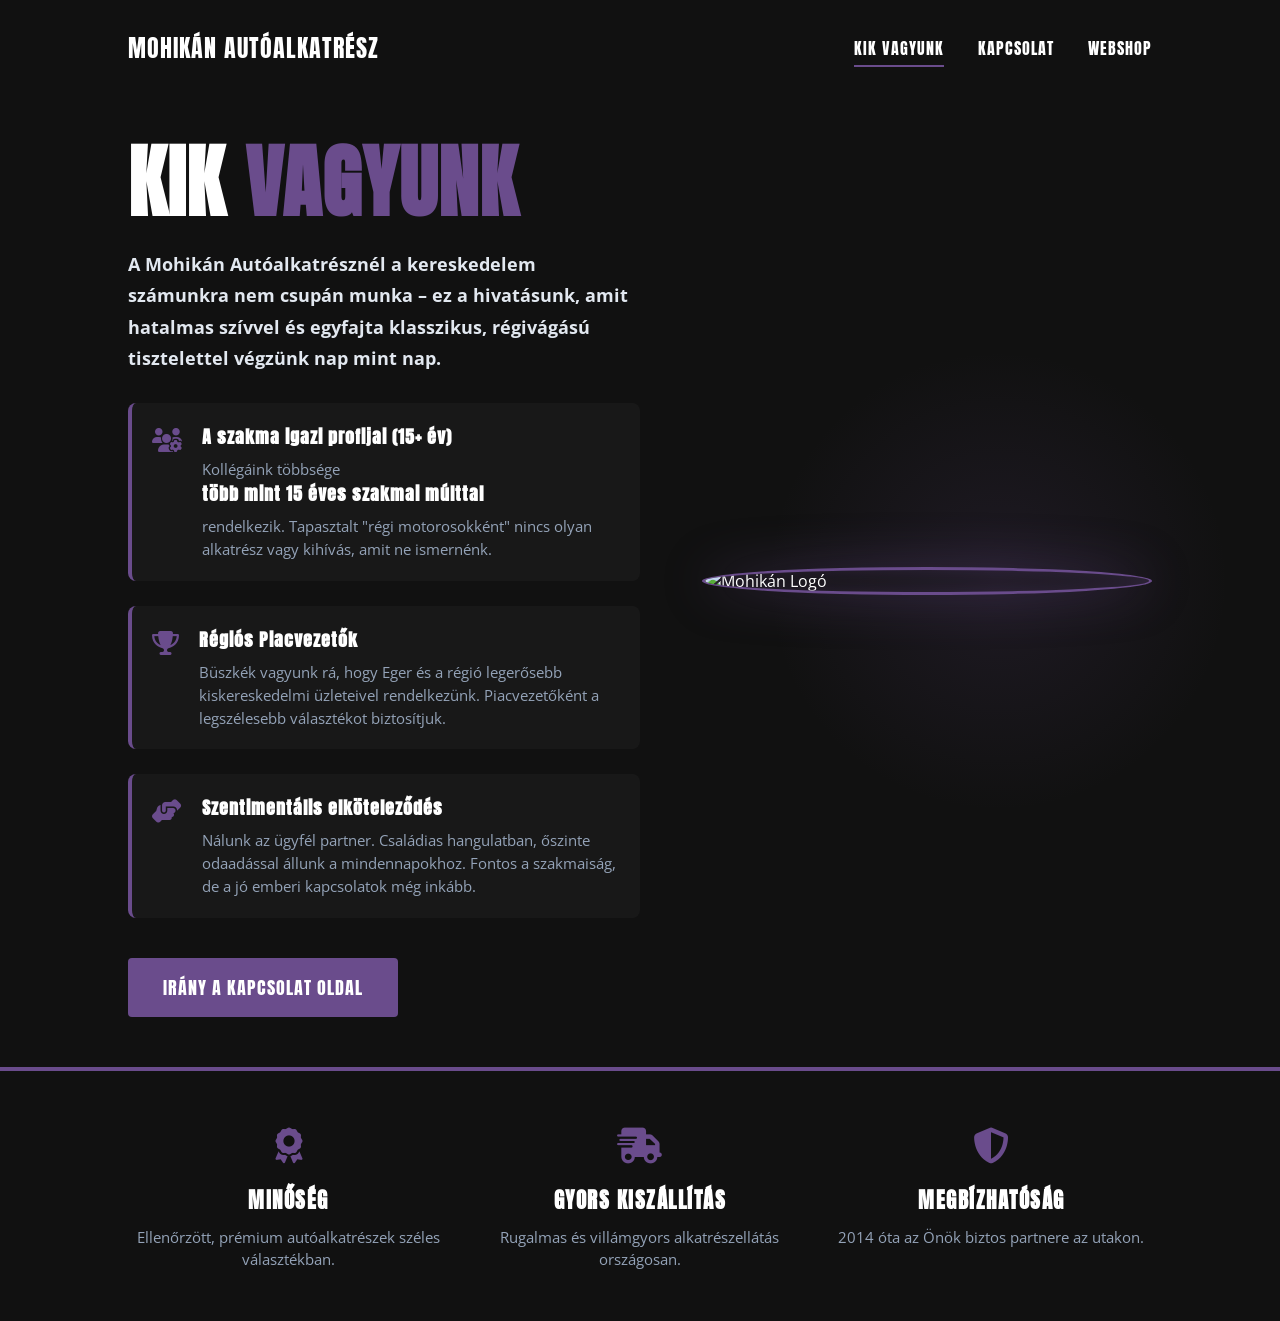
==== index.html @ 9fa599ae "Update index.html" ====
<!DOCTYPE html>
<html lang="hu">
<head>
    <meta charset="UTF-8">
    <meta name="viewport" content="width=device-width, initial-scale=1.0">
    <title>Mohikán Autóalkatrész - Kik Vagyunk</title>
    <link rel="stylesheet" href="styles.css">
    
    <link rel="preconnect" href="https://fonts.googleapis.com">
    <link rel="preconnect" href="https://fonts.gstatic.com" crossorigin>
    <link href="https://fonts.googleapis.com/css2?family=Anton&family=Open+Sans:wght@400;700&display=swap" rel="stylesheet">
    
    <link rel="stylesheet" href="https://cdnjs.cloudflare.com/ajax/libs/font-awesome/6.5.1/css/all.min.css">
</head>
<body class="dark-theme">

    <header class="header-dark">
        <div class="header-logo">MOHIKÁN AUTÓALKATRÉSZ</div>
        <nav>
            <a href="index.html" class="active">KIK VAGYUNK</a>
            <a href="kapcsolat.html">KAPCSOLAT</a>
            <a href="webshop.html">WEBSHOP</a>
        </nav>
    </header>

    <main class="hero-section">
        <div class="content-left">
            <h1>KIK <span>VAGYUNK</span></h1>
            
            <p class="intro-text">
                A Mohikán Autóalkatrésznél a kereskedelem számunkra nem csupán munka – ez a hivatásunk, amit hatalmas szívvel és egyfajta klasszikus, régivágású tisztelettel végzünk nap mint nap.
            </p>

            <ul class="about-list">
                <li>
                    <i class="fa-solid fa-users-gear"></i>
                    <div>
                        <strong>A szakma igazi profijai (15+ év)</strong>
                        <p>Kollégáink többsége <strong>több mint 15 éves szakmai múlttal</strong> rendelkezik. Tapasztalt "régi motorosokként" nincs olyan alkatrész vagy kihívás, amit ne ismernénk.</p>
                    </div>
                </li>
                <li>
                    <i class="fa-solid fa-trophy"></i>
                    <div>
                        <strong>Régiós Piacvezetők</strong>
                        <p>Büszkék vagyunk rá, hogy Eger és a régió legerősebb kiskereskedelmi üzleteivel rendelkezünk. Piacvezetőként a legszélesebb választékot biztosítjuk.</p>
                    </div>
                </li>
                <li>
                    <i class="fa-solid fa-handshake-angle"></i>
                    <div>
                        <strong>Szentimentális elköteleződés</strong>
                        <p>Nálunk az ügyfél partner. Családias hangulatban, őszinte odaadással állunk a mindennapokhoz. Fontos a szakmaiság, de a jó emberi kapcsolatok még inkább.</p>
                    </div>
                </li>
            </ul>

            <a href="kapcsolat.html" class="btn-primary">IRÁNY A KAPCSOLAT OLDAL</a>
        </div>
        
        <div class="content-right">
            <div class="logo-sunlight"></div>
            <img src="mohikan_logo.jpg" alt="Mohikán Logó" class="main-logo">
        </div>
    </main>

    <footer class="quality-banner">
        <div class="quality-item">
            <div class="banner-icon"><i class="fa-solid fa-award"></i></div>
            <h4>MINŐSÉG</h4>
            <p>Ellenőrzött, prémium autóalkatrészek széles választékban.</p>
        </div>
        <div class="quality-item">
            <div class="banner-icon"><i class="fa-solid fa-truck-fast"></i></div>
            <h4>GYORS KISZÁLLÍTÁS</h4>
            <p>Rugalmas és villámgyors alkatrészellátás országosan.</p>
        </div>
        <div class="quality-item">
            <div class="banner-icon"><i class="fa-solid fa-shield-halved"></i></div>
            <h4>MEGBÍZHATÓSÁG</h4>
            <p>2014 óta az Önök biztos partnere az utakon.</p>
        </div>
    </footer>

</body>
</html>
---- styles.css ----
/* =========================================
   ÁLTALÁNOS BEÁLLÍTÁSOK
   ========================================= */
* {
    margin: 0;
    padding: 0;
    box-sizing: border-box;
}

h1, h2, h3, h4, .header-logo, nav a {
    font-family: 'Anton', sans-serif;
    text-transform: uppercase;
    letter-spacing: 1px;
}

body {
    font-family: 'Open Sans', sans-serif;
    min-height: 100vh;
    display: flex;
    flex-direction: column; 
}

/* --- FEJLÉC (HEADER) --- */
header {
    display: flex;
    justify-content: space-between;
    align-items: center;
    padding: 30px 10%;
    position: relative;
    z-index: 10;
}

.header-logo {
    font-size: 24px;
}

nav a {
    text-decoration: none;
    margin-left: 30px;
    font-size: 16px;
    padding-bottom: 5px;
    transition: all 0.3s ease;
}

/* =========================================
   1. SÖTÉT TÉMA (KIK VAGYUNK - index.html)
   ========================================= */
body.dark-theme {
    background-color: #111111;
    color: #ffffff;
    overflow-x: hidden;
}

.header-dark .header-logo,
.header-dark nav a {
    color: #ffffff;
}

.header-dark nav a:hover {
    color: #a78bfa;
}

.header-dark nav a.active {
    border-bottom: 2px solid #6a4c8c;
}

.hero-section {
    display: flex;
    justify-content: space-between;
    align-items: center;
    padding: 50px 10%;
    flex-grow: 1;
}

.content-left {
    flex: 1;
    max-width: 550px; 
}

.content-left h1 {
    font-size: 5rem;
    line-height: 0.9;
    margin-bottom: 30px;
}

.content-left h1 span {
    color: #6a4c8c;
}

.intro-text {
    font-size: 1.15rem;
    line-height: 1.7;
    margin-bottom: 30px;
    color: #e2e8f0;
    font-weight: 700;
}

.about-list {
    list-style: none;
    margin-bottom: 40px;
}

.about-list li {
    display: flex;
    align-items: flex-start;
    margin-bottom: 25px;
    background: rgba(255, 255, 255, 0.03); 
    padding: 20px;
    border-radius: 8px;
    border-left: 4px solid #6a4c8c;
}

.about-list i {
    color: #6a4c8c;
    font-size: 24px;
    margin-right: 20px;
    margin-top: 5px;
}

.about-list strong {
    display: block;
    font-size: 1.1rem;
    color: #ffffff;
    margin-bottom: 8px;
    font-family: 'Anton', sans-serif;
    letter-spacing: 1px;
}

.about-list p {
    font-size: 0.95rem;
    line-height: 1.5;
    color: #94a3b8;
}

/* Gomb */
.btn-primary {
    display: inline-block;
    background-color: #6a4c8c;
    color: white;
    padding: 16px 35px;
    text-decoration: none;
    font-family: 'Anton', sans-serif;
    font-size: 1.1rem;
    letter-spacing: 1px;
    border-radius: 4px;
    transition: all 0.3s ease;
    text-transform: uppercase;
}

.btn-primary:hover {
    background-color: #553975;
    transform: translateY(-3px);
}

/* --- VAGÁNY LOGÓ EFFEKTEK --- */
.content-right {
    flex: 1;
    display: flex;
    justify-content: flex-end;
    align-items: center;
    position: relative;
}

.main-logo {
    width: 100%;
    max-width: 450px;
    /* Kivágja a szögletes fehér hátteret egy tökéletes körré: */
    border-radius: 50%; 
    /* Adunk neki egy lila keretet: */
    border: 3px solid #6a4c8c;
    /* Brutális pulzáló lila árnyék: */
    box-shadow: 0 0 50px rgba(106, 76, 140, 0.4), inset 0 0 20px rgba(106, 76, 140, 0.3);
    /* Lebegő animáció alkalmazása: */
    animation: floatLogo 4s ease-in-out infinite;
    position: relative;
    z-index: 2;
}

/* A lebegés logikája */
@keyframes floatLogo {
    0% { transform: translateY(0px); box-shadow: 0 0 50px rgba(106, 76, 140, 0.4); }
    50% { transform: translateY(-15px); box-shadow: 0 0 80px rgba(106, 76, 140, 0.7); }
    100% { transform: translateY(0px); box-shadow: 0 0 50px rgba(106, 76, 140, 0.4); }
}

/* Mögöttes finom lila derítés */
.content-right::before {
    content: '';
    position: absolute;
    width: 500px;
    height: 500px;
    background: radial-gradient(circle, rgba(106,76,140,0.15) 0%, rgba(0,0,0,0) 65%);
    top: 50%;
    left: 70%;
    transform: translate(-50%, -50%);
    z-index: 1;
    border-radius: 50%;
}

/* =========================================
   2. VILÁGOS TÉMA (KAPCSOLAT - kapcsolat.html)
   ========================================= */
body.light-theme {
    background-color: #f8fafc;
    color: #0f172a;
    position: relative;
    overflow-x: hidden; 
}

.bg-graphic {
    position: fixed;
    right: -100px; 
    bottom: 15%;
    height: 75vh;
    opacity: 0.05; 
    filter: grayscale(100%); 
    z-index: 0;
    pointer-events: none;
}

.header-light .header-logo,
.header-light nav a {
    color: #0f172a;
}

.header-light nav a:hover {
    color: #6a4c8c;
}

.header-light nav a.active {
    border-bottom: 2px solid #0f172a;
}

.contact-main {
    padding: 40px 10%;
    max-width: 1400px;
    margin: 0 auto;
    flex-grow: 1;
    position: relative;
    z-index: 5;
}

.page-title {
    font-size: 4rem;
    margin-bottom: 50px;
    text-align: center;
    position: relative;
    display: inline-block;
    left: 50%;
    transform: translateX(-50%);
}

.page-title::after {
    content: '';
    position: absolute;
    bottom: -10px;
    left: 15%;
    width: 70%;
    height: 4px;
    background-color: #6a4c8c;
}

.contact-layout {
    display: flex;
    justify-content: center; 
    align-items: flex-start;
    margin-bottom: 60px;
}

.locations-wrapper {
    width: 100%;
    max-width: 1250px; 
    display: flex;
    gap: 40px;
}

.location-card {
    background-color: #ffffff;
    padding: 40px;
    border-radius: 12px;
    box-shadow: 0 10px 30px rgba(15, 23, 42, 0.04);
    flex: 1;
    border-top: 6px solid #6a4c8c; 
    position: relative;
    transition: all 0.4s cubic-bezier(0.165, 0.84, 0.44, 1); 
}

.location-card:hover {
    transform: translateY(-8px);
    box-shadow: 0 20px 40px rgba(106, 76, 140, 0.12);
}

.card-icon-top {
    position: absolute;
    top: -25px;
    right: 35px;
    background-color: #6a4c8c;
    color: white;
    width: 50px;
    height: 50px;
    border-radius: 8px;
    display: flex;
    align-items: center;
    justify-content: center;
    font-size: 20px;
    box-shadow: 0 5px 15px rgba(106, 76, 140, 0.3);
}

.location-card h3 {
    font-size: 1.6rem; 
    margin-bottom: 15px;
    color: #0f172a;
    white-space: nowrap; 
}

.location-card .address {
    font-weight: 700;
    margin-bottom: 25px;
    color: #475569;
    font-size: 1.05rem;
}

.location-card .address i {
    color: #6a4c8c;
    margin-right: 5px;
}

.contact-detail {
    margin-bottom: 20px;
}

.contact-detail .label {
    display: block;
    font-size: 0.8rem;
    color: #94a3b8;
    text-transform: uppercase;
    font-weight: 700;
    margin-bottom: 5px;
}

.contact-detail a {
    color: #0f172a;
    text-decoration: none;
    font-weight: 700;
    font-size: 1.15rem;
    transition: color 0.2s;
}

.contact-detail a:hover {
    color: #6a4c8c;
}

.contact-detail i {
    color: #6a4c8c;
    margin-right: 8px;
    width: 20px;
}

.contact-detail p {
    font-size: 1.05rem;
    line-height: 1.6;
    color: #334155;
}

.closed-tag {
    color: #ef4444;
    font-weight: 700;
}

.map-btn {
    display: inline-block;
    margin-top: 10px;
    margin-bottom: 20px;
    padding: 12px 24px;
    background-color: transparent;
    border: 2px solid #6a4c8c;
    color: #6a4c8c;
    text-decoration: none;
    font-family: 'Anton', sans-serif;
    text-transform: uppercase;
    font-size: 1rem;
    letter-spacing: 1px;
    border-radius: 6px;
    transition: all 0.3s ease;
    width: 100%;
    text-align: center;
}

.map-btn:hover {
    background-color: #6a4c8c;
    color: #ffffff;
    box-shadow: 0 5px 15px rgba(106, 76, 140, 0.2);
}

.map-btn i {
    margin-left: 5px;
    font-size: 0.85rem;
}

.map-container {
    border-radius: 8px;
    overflow: hidden; 
    border: 1px solid #e2e8f0;
}

.map-container iframe {
    display: block; 
}

/* =========================================
   3. FEKETE BIZALOMÉPÍTŐ LÁBLÉC (FOOTER)
   ========================================= */
.quality-banner {
    background-color: #111111; 
    color: #ffffff;
    display: flex;
    justify-content: space-around;
    padding: 50px 10%;
    text-align: center;
    gap: 30px;
    margin-top: auto; 
    border-top: 4px solid #6a4c8c; 
    position: relative;
    z-index: 10;
}

.quality-item {
    flex: 1;
    max-width: 320px;
}

.banner-icon {
    font-size: 36px;
    color: #6a4c8c;
    margin-bottom: 15px;
}

.quality-item h4 {
    font-size: 1.3rem;
    margin-bottom: 10px;
    letter-spacing: 1.5px;
}

.quality-item p {
    font-size: 0.95rem;
    color: #94a3b8;
    line-height: 1.5;
}

/* Kisebb kijelzőkre (mobil) optimalizálás */
@media (max-width: 900px) {
    .locations-wrapper {
        flex-direction: column;
        align-items: center;
    }
    .location-card h3 {
        white-space: normal; 
    }
    .hero-section {
        flex-direction: column-reverse;
        text-align: center;
        gap: 40px;
    }
    .content-left {
        max-width: 100%;
    }
    .about-list li {
        text-align: left;
    }
    .content-right::before {
        display: none;
    }
}

@media (max-width: 768px) {
    .quality-banner {
        flex-direction: column;
        align-items: center;
    }
    .quality-item {
        max-width: 100%;
        margin-bottom: 30px;
    }
    header {
        flex-direction: column;
        gap: 15px;
    }
    nav a {
        margin: 0 10px;
    }
}
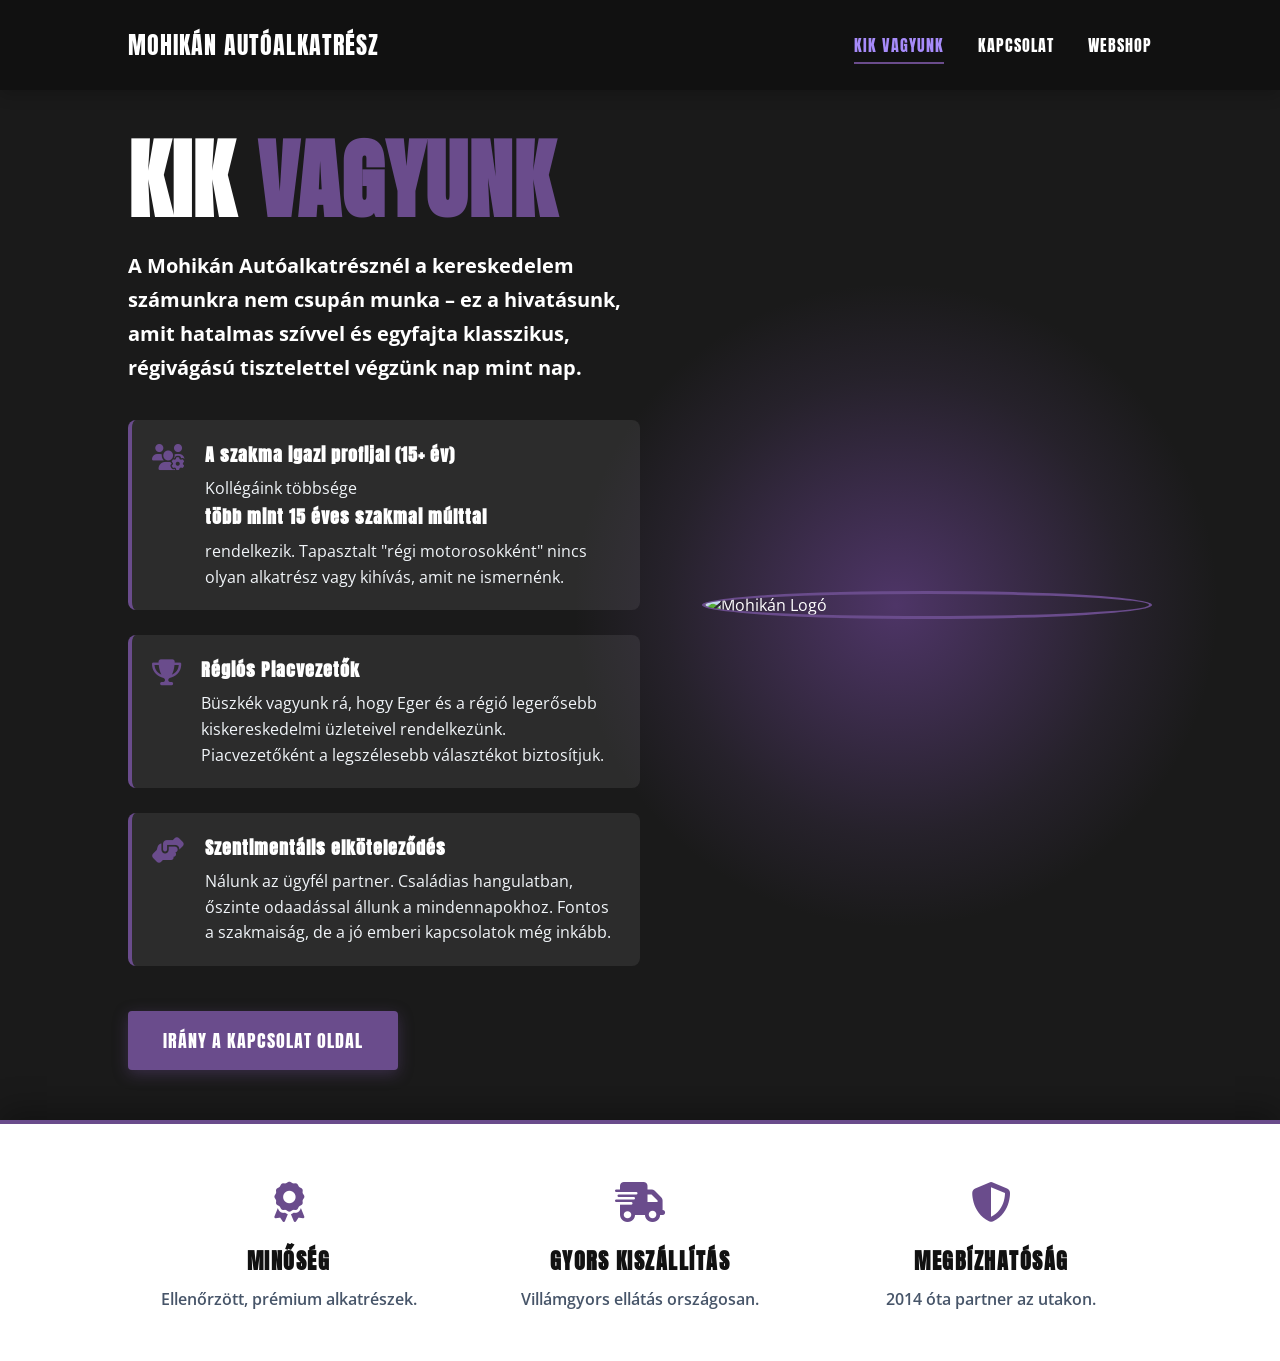
==== commit 4bfe9ab8: "Update index.html" ====
--- a/index.html
+++ b/index.html
@@ -67,18 +67,24 @@
     <footer class="quality-banner">
         <div class="quality-item">
             <div class="banner-icon"><i class="fa-solid fa-award"></i></div>
-            <h4>MINŐSÉG</h4>
-            <p>Ellenőrzött, prémium autóalkatrészek széles választékban.</p>
+            <div class="quality-item-text">
+                <h4>MINŐSÉG</h4>
+                <p>Ellenőrzött, prémium alkatrészek.</p>
+            </div>
         </div>
         <div class="quality-item">
             <div class="banner-icon"><i class="fa-solid fa-truck-fast"></i></div>
-            <h4>GYORS KISZÁLLÍTÁS</h4>
-            <p>Rugalmas és villámgyors alkatrészellátás országosan.</p>
+            <div class="quality-item-text">
+                <h4>GYORS KISZÁLLÍTÁS</h4>
+                <p>Villámgyors ellátás országosan.</p>
+            </div>
         </div>
         <div class="quality-item">
             <div class="banner-icon"><i class="fa-solid fa-shield-halved"></i></div>
-            <h4>MEGBÍZHATÓSÁG</h4>
-            <p>2014 óta az Önök biztos partnere az utakon.</p>
+            <div class="quality-item-text">
+                <h4>MEGBÍZHATÓSÁG</h4>
+                <p>2014 óta partner az utakon.</p>
+            </div>
         </div>
     </footer>
 
--- a/styles.css
+++ b/styles.css
@@ -18,16 +18,23 @@
     min-height: 100vh;
     display: flex;
     flex-direction: column; 
-}
-
-/* --- FEJLÉC (HEADER) --- */
+    padding-top: 90px; 
+}
+
+/* --- RÖGZÍTETT FEJLÉC (FIXED HEADER) --- */
 header {
+    position: fixed;
+    top: 0;
+    left: 0;
+    width: 100%;
+    height: 90px;
     display: flex;
     justify-content: space-between;
     align-items: center;
-    padding: 30px 10%;
-    position: relative;
-    z-index: 10;
+    padding: 0 10%;
+    z-index: 1000;
+    box-shadow: 0 4px 15px rgba(0,0,0,0.2);
+    transition: background 0.3s ease;
 }
 
 .header-logo {
@@ -42,11 +49,20 @@
     transition: all 0.3s ease;
 }
 
+.header-dark {
+    background-color: #111111;
+}
+
+.header-light {
+    background-color: #f8fafc;
+    box-shadow: 0 2px 10px rgba(0,0,0,0.05);
+}
+
 /* =========================================
-   1. SÖTÉT TÉMA (KIK VAGYUNK - index.html)
+   1. SÖTÉT TÉMA (KIK VAGYUNK)
    ========================================= */
 body.dark-theme {
-    background-color: #111111;
+    background-color: #1a1a1a; 
     color: #ffffff;
     overflow-x: hidden;
 }
@@ -62,6 +78,7 @@
 
 .header-dark nav a.active {
     border-bottom: 2px solid #6a4c8c;
+    color: #a78bfa;
 }
 
 .hero-section {
@@ -74,11 +91,11 @@
 
 .content-left {
     flex: 1;
-    max-width: 550px; 
+    max-width: 580px; 
 }
 
 .content-left h1 {
-    font-size: 5rem;
+    font-size: 5.5rem;
     line-height: 0.9;
     margin-bottom: 30px;
 }
@@ -88,38 +105,43 @@
 }
 
 .intro-text {
-    font-size: 1.15rem;
+    font-size: 1.25rem;
     line-height: 1.7;
-    margin-bottom: 30px;
-    color: #e2e8f0;
+    margin-bottom: 35px;
+    color: #ffffff; 
     font-weight: 700;
 }
 
 .about-list {
     list-style: none;
-    margin-bottom: 40px;
+    margin-bottom: 45px;
 }
 
 .about-list li {
     display: flex;
     align-items: flex-start;
     margin-bottom: 25px;
-    background: rgba(255, 255, 255, 0.03); 
+    background: rgba(255, 255, 255, 0.08); 
     padding: 20px;
     border-radius: 8px;
     border-left: 4px solid #6a4c8c;
+    transition: transform 0.3s ease;
+}
+
+.about-list li:hover {
+    transform: translateX(5px);
 }
 
 .about-list i {
     color: #6a4c8c;
-    font-size: 24px;
+    font-size: 26px;
     margin-right: 20px;
     margin-top: 5px;
 }
 
 .about-list strong {
     display: block;
-    font-size: 1.1rem;
+    font-size: 1.15rem;
     color: #ffffff;
     margin-bottom: 8px;
     font-family: 'Anton', sans-serif;
@@ -127,12 +149,11 @@
 }
 
 .about-list p {
-    font-size: 0.95rem;
-    line-height: 1.5;
-    color: #94a3b8;
-}
-
-/* Gomb */
+    font-size: 1rem;
+    line-height: 1.6;
+    color: #f1f5f9; 
+}
+
 .btn-primary {
     display: inline-block;
     background-color: #6a4c8c;
@@ -145,60 +166,66 @@
     border-radius: 4px;
     transition: all 0.3s ease;
     text-transform: uppercase;
+    box-shadow: 0 4px 15px rgba(106, 76, 140, 0.4);
 }
 
 .btn-primary:hover {
     background-color: #553975;
     transform: translateY(-3px);
-}
-
-/* --- VAGÁNY LOGÓ EFFEKTEK --- */
+    box-shadow: 0 8px 20px rgba(106, 76, 140, 0.6);
+}
+
+/* --- LOGÓ EFFEKTEK --- */
 .content-right {
     flex: 1;
     display: flex;
     justify-content: flex-end;
     align-items: center;
     position: relative;
+}
+
+.logo-sunlight {
+    position: absolute;
+    width: 650px;
+    height: 650px;
+    background: radial-gradient(circle, rgba(130, 80, 180, 0.5) 0%, rgba(106,76,140,0.15) 50%, rgba(0,0,0,0) 70%);
+    top: 50%;
+    left: 50%;
+    transform: translate(-50%, -50%);
+    z-index: 1;
+    border-radius: 50%;
+    animation: pulseSun 3s infinite alternate;
+    pointer-events: none; 
+}
+
+@keyframes pulseSun {
+    0% { transform: translate(-50%, -50%) scale(0.9); opacity: 0.8; }
+    100% { transform: translate(-50%, -50%) scale(1.15); opacity: 1; }
 }
 
 .main-logo {
     width: 100%;
     max-width: 450px;
-    /* Kivágja a szögletes fehér hátteret egy tökéletes körré: */
     border-radius: 50%; 
-    /* Adunk neki egy lila keretet: */
     border: 3px solid #6a4c8c;
-    /* Brutális pulzáló lila árnyék: */
-    box-shadow: 0 0 50px rgba(106, 76, 140, 0.4), inset 0 0 20px rgba(106, 76, 140, 0.3);
-    /* Lebegő animáció alkalmazása: */
-    animation: floatLogo 4s ease-in-out infinite;
     position: relative;
     z-index: 2;
-}
-
-/* A lebegés logikája */
-@keyframes floatLogo {
-    0% { transform: translateY(0px); box-shadow: 0 0 50px rgba(106, 76, 140, 0.4); }
-    50% { transform: translateY(-15px); box-shadow: 0 0 80px rgba(106, 76, 140, 0.7); }
-    100% { transform: translateY(0px); box-shadow: 0 0 50px rgba(106, 76, 140, 0.4); }
-}
-
-/* Mögöttes finom lila derítés */
-.content-right::before {
-    content: '';
-    position: absolute;
-    width: 500px;
-    height: 500px;
-    background: radial-gradient(circle, rgba(106,76,140,0.15) 0%, rgba(0,0,0,0) 65%);
-    top: 50%;
-    left: 70%;
-    transform: translate(-50%, -50%);
-    z-index: 1;
-    border-radius: 50%;
+    animation: floatIntense 4s ease-in-out infinite;
+}
+
+@keyframes floatIntense {
+    0%, 100% { 
+        transform: translateY(0px); 
+        box-shadow: 0 0 60px rgba(106, 76, 140, 0.7); 
+    }
+    50% { 
+        transform: translateY(-20px); 
+        box-shadow: 0 0 120px rgba(106, 76, 140, 1), 0 0 60px rgba(153, 102, 255, 0.6), inset 0 0 30px rgba(106, 76, 140, 0.6); 
+    }
 }
 
 /* =========================================
-   2. VILÁGOS TÉMA (KAPCSOLAT - kapcsolat.html)
+   2. VILÁGOS TÉMA (KAPCSOLAT)
    ========================================= */
 body.light-theme {
     background-color: #f8fafc;
@@ -408,11 +435,11 @@
 }
 
 /* =========================================
-   3. FEKETE BIZALOMÉPÍTŐ LÁBLÉC (FOOTER)
+   3. FEHÉR BIZALOMÉPÍTŐ LÁBLÉC (FOOTER)
    ========================================= */
 .quality-banner {
-    background-color: #111111; 
-    color: #ffffff;
+    background-color: #ffffff; /* Új, hófehér háttér */
+    color: #0f172a; /* Sötét szöveg a világos háttéren */
     display: flex;
     justify-content: space-around;
     padding: 50px 10%;
@@ -422,6 +449,8 @@
     border-top: 4px solid #6a4c8c; 
     position: relative;
     z-index: 10;
+    /* Felfelé vetülő árnyék, hogy a sötét témán szebben váljon el */
+    box-shadow: 0 -10px 30px rgba(0,0,0,0.3); 
 }
 
 .quality-item {
@@ -430,24 +459,26 @@
 }
 
 .banner-icon {
-    font-size: 36px;
+    font-size: 40px; /* Kicsit nagyobb ikonok, hogy jól mutasson a fehéren */
     color: #6a4c8c;
     margin-bottom: 15px;
 }
 
 .quality-item h4 {
-    font-size: 1.3rem;
+    font-size: 1.4rem;
     margin-bottom: 10px;
     letter-spacing: 1.5px;
+    color: #111111; /* Erős fekete címsor */
 }
 
 .quality-item p {
-    font-size: 0.95rem;
-    color: #94a3b8;
+    font-size: 1rem;
+    color: #475569; /* Sötétszürke leírás */
     line-height: 1.5;
-}
-
-/* Kisebb kijelzőkre (mobil) optimalizálás */
+    font-weight: 600;
+}
+
+/* --- Kisebb kijelzőkre (mobil) optimalizálás --- */
 @media (max-width: 900px) {
     .locations-wrapper {
         flex-direction: column;
@@ -467,8 +498,8 @@
     .about-list li {
         text-align: left;
     }
-    .content-right::before {
-        display: none;
+    .content-right {
+        justify-content: center;
     }
 }
 
@@ -484,8 +515,7 @@
     header {
         flex-direction: column;
         gap: 15px;
-    }
-    nav a {
-        margin: 0 10px;
-    }
-}
+        height: auto;
+        padding: 15px 5%;
+    }
+    body {
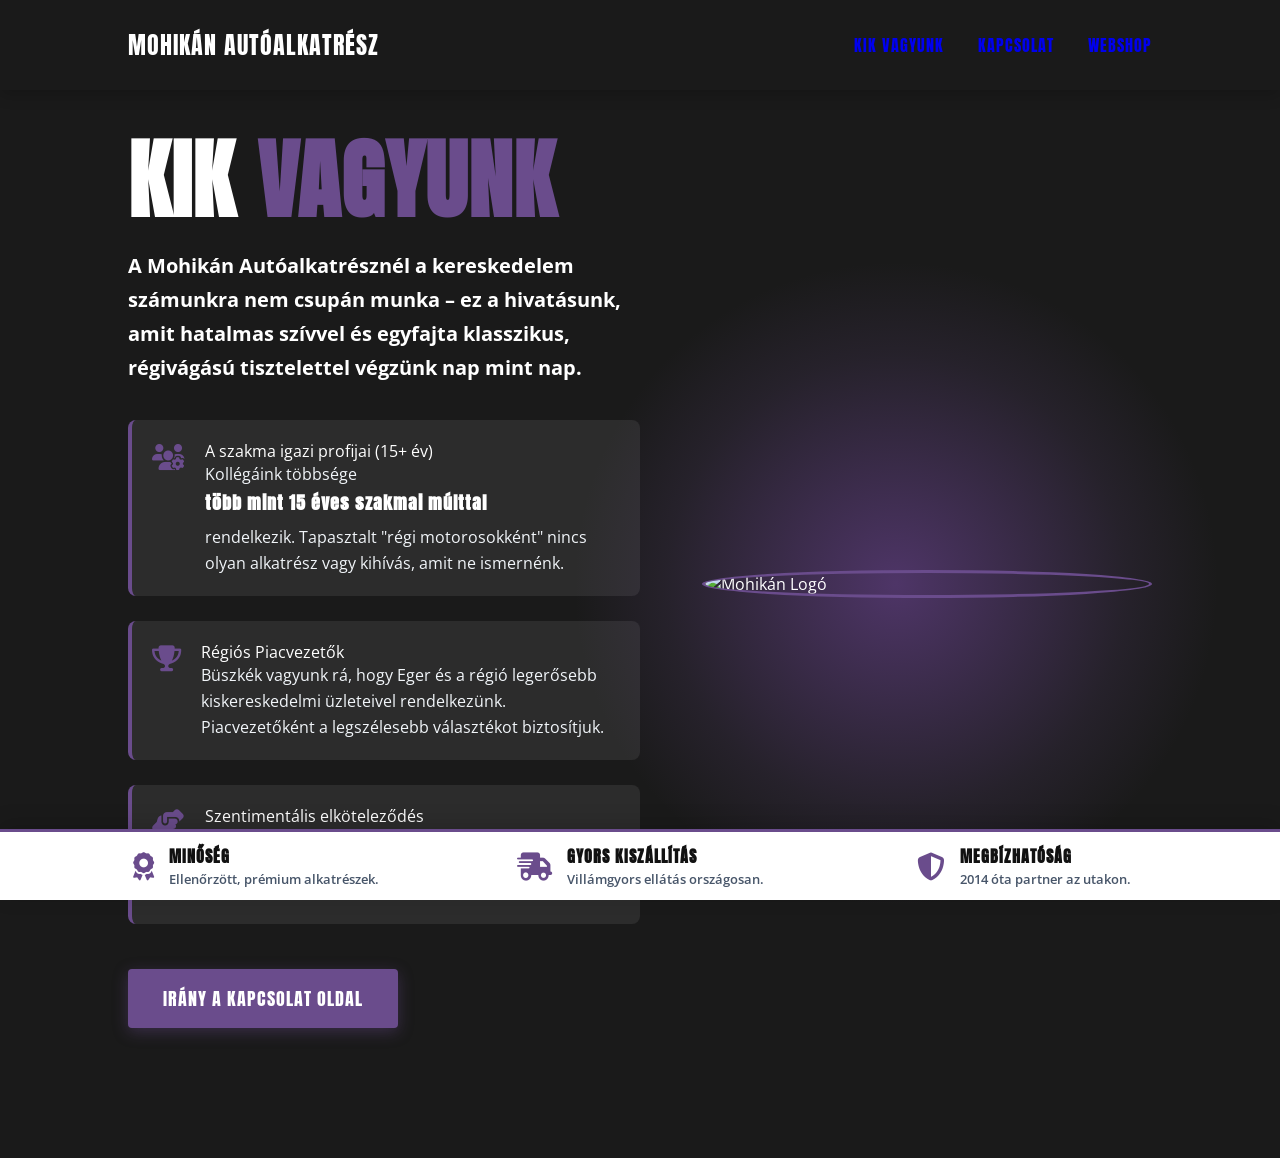
==== commit f07eda50: "Update index.html" ====
--- a/index.html
+++ b/index.html
@@ -8,13 +8,13 @@
     
     <link rel="preconnect" href="https://fonts.googleapis.com">
     <link rel="preconnect" href="https://fonts.gstatic.com" crossorigin>
-    <link href="https://fonts.googleapis.com/css2?family=Anton&family=Open+Sans:wght@400;700&display=swap" rel="stylesheet">
+    <link href="https://fonts.googleapis.com/css2?family=Anton&family=Open+Sans:wght@400;600;700&display=swap" rel="stylesheet">
     
     <link rel="stylesheet" href="https://cdnjs.cloudflare.com/ajax/libs/font-awesome/6.5.1/css/all.min.css">
 </head>
 <body class="dark-theme">
 
-    <header class="header-dark">
+    <header>
         <div class="header-logo">MOHIKÁN AUTÓALKATRÉSZ</div>
         <nav>
             <a href="index.html" class="active">KIK VAGYUNK</a>
@@ -35,21 +35,21 @@
                 <li>
                     <i class="fa-solid fa-users-gear"></i>
                     <div>
-                        <strong>A szakma igazi profijai (15+ év)</strong>
+                        <span class="list-title">A szakma igazi profijai (15+ év)</span>
                         <p>Kollégáink többsége <strong>több mint 15 éves szakmai múlttal</strong> rendelkezik. Tapasztalt "régi motorosokként" nincs olyan alkatrész vagy kihívás, amit ne ismernénk.</p>
                     </div>
                 </li>
                 <li>
                     <i class="fa-solid fa-trophy"></i>
                     <div>
-                        <strong>Régiós Piacvezetők</strong>
+                        <span class="list-title">Régiós Piacvezetők</span>
                         <p>Büszkék vagyunk rá, hogy Eger és a régió legerősebb kiskereskedelmi üzleteivel rendelkezünk. Piacvezetőként a legszélesebb választékot biztosítjuk.</p>
                     </div>
                 </li>
                 <li>
                     <i class="fa-solid fa-handshake-angle"></i>
                     <div>
-                        <strong>Szentimentális elköteleződés</strong>
+                        <span class="list-title">Szentimentális elköteleződés</span>
                         <p>Nálunk az ügyfél partner. Családias hangulatban, őszinte odaadással állunk a mindennapokhoz. Fontos a szakmaiság, de a jó emberi kapcsolatok még inkább.</p>
                     </div>
                 </li>
--- a/styles.css
+++ b/styles.css
@@ -18,7 +18,9 @@
     min-height: 100vh;
     display: flex;
     flex-direction: column; 
+    /* Felül 90px (fejléc miatt), alul 80px (lábléc miatt) padding */
     padding-top: 90px; 
+    padding-bottom: 80px; 
 }
 
 /* --- RÖGZÍTETT FEJLÉC (FIXED HEADER) --- */
@@ -435,51 +437,56 @@
 }
 
 /* =========================================
-   3. FEHÉR BIZALOMÉPÍTŐ LÁBLÉC (FOOTER)
+   3. FEHÉR BIZALOMÉPÍTŐ LÁBLÉC (FIXED FOOTER)
    ========================================= */
 .quality-banner {
-    background-color: #ffffff; /* Új, hófehér háttér */
-    color: #0f172a; /* Sötét szöveg a világos háttéren */
+    position: fixed; 
+    bottom: 0;
+    left: 0;
+    width: 100%;
+    background-color: #ffffff; 
+    color: #0f172a; 
     display: flex;
     justify-content: space-around;
-    padding: 50px 10%;
-    text-align: center;
-    gap: 30px;
-    margin-top: auto; 
-    border-top: 4px solid #6a4c8c; 
-    position: relative;
-    z-index: 10;
-    /* Felfelé vetülő árnyék, hogy a sötét témán szebben váljon el */
-    box-shadow: 0 -10px 30px rgba(0,0,0,0.3); 
+    align-items: center; /* Függőlegesen középre zár */
+    padding: 12px 5%; /* Vékonyabb, elegánsabb padding */
+    z-index: 1000; 
+    box-shadow: 0 -5px 20px rgba(0,0,0,0.15); 
+    border-top: 3px solid #6a4c8c;
 }
 
 .quality-item {
     flex: 1;
-    max-width: 320px;
+    display: flex;
+    align-items: center; /* Ikon és szöveg egymás mellé kerül */
+    justify-content: center;
+    gap: 15px; /* Távolság az ikon és a szöveg között */
 }
 
 .banner-icon {
-    font-size: 40px; /* Kicsit nagyobb ikonok, hogy jól mutasson a fehéren */
-    color: #6a4c8c;
-    margin-bottom: 15px;
+    font-size: 28px; /* Kisebb, visszafogottabb ikon */
+    color: #6a4c8c;
+}
+
+.quality-item-text {
+    text-align: left;
 }
 
 .quality-item h4 {
-    font-size: 1.4rem;
-    margin-bottom: 10px;
-    letter-spacing: 1.5px;
-    color: #111111; /* Erős fekete címsor */
+    font-size: 1rem;
+    margin-bottom: 2px;
+    letter-spacing: 1px;
+    color: #111111; 
 }
 
 .quality-item p {
-    font-size: 1rem;
-    color: #475569; /* Sötétszürke leírás */
-    line-height: 1.5;
+    font-size: 0.8rem;
+    color: #475569; 
     font-weight: 600;
 }
 
 /* --- Kisebb kijelzőkre (mobil) optimalizálás --- */
-@media (max-width: 900px) {
+@media (max-width: 950px) {
     .locations-wrapper {
         flex-direction: column;
         align-items: center;
@@ -501,21 +508,26 @@
     .content-right {
         justify-content: center;
     }
-}
-
-@media (max-width: 768px) {
+    
+    /* Lábléc mobilon */
     .quality-banner {
+        padding: 10px 2%;
+        gap: 10px;
+    }
+    .quality-item {
         flex-direction: column;
-        align-items: center;
-    }
-    .quality-item {
-        max-width: 100%;
-        margin-bottom: 30px;
-    }
-    header {
-        flex-direction: column;
-        gap: 15px;
-        height: auto;
-        padding: 15px 5%;
-    }
-    body {
+        gap: 5px;
+    }
+    .quality-item p {
+        display: none; /* Mobilon eltüntetjük a kis szöveget, hogy letisztult maradjon */
+    }
+    .quality-item-text {
+        text-align: center;
+    }
+    .banner-icon {
+        font-size: 20px;
+    }
+    .quality-item h4 {
+        font-size: 0.75rem;
+    }
+}
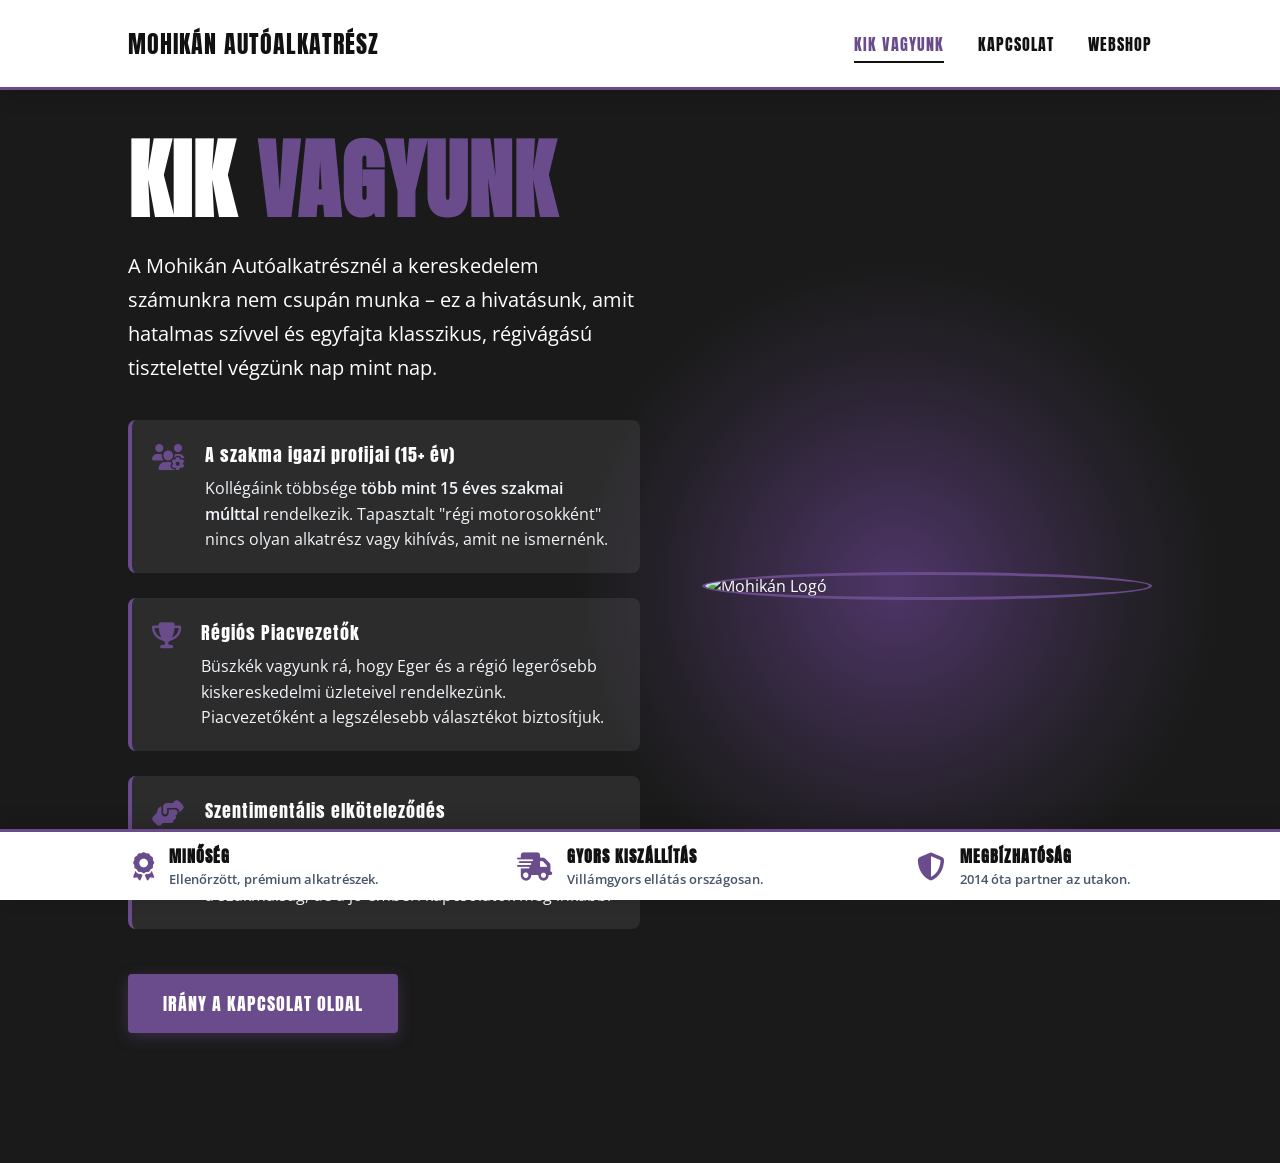
==== commit c49f6f90: "Update index.html" ====
--- a/index.html
+++ b/index.html
@@ -8,7 +8,7 @@
     
     <link rel="preconnect" href="https://fonts.googleapis.com">
     <link rel="preconnect" href="https://fonts.gstatic.com" crossorigin>
-    <link href="https://fonts.googleapis.com/css2?family=Anton&family=Open+Sans:wght@400;600;700&display=swap" rel="stylesheet">
+    <link href="https://fonts.googleapis.com/css2?family=Alfa+Slab+One&family=Anton&family=Open+Sans:wght@400;600;700&display=swap" rel="stylesheet">
     
     <link rel="stylesheet" href="https://cdnjs.cloudflare.com/ajax/libs/font-awesome/6.5.1/css/all.min.css">
 </head>
--- a/styles.css
+++ b/styles.css
@@ -13,51 +13,60 @@
     letter-spacing: 1px;
 }
 
+/* Általános (bekezdés) szövegekre vékonyabb vastagságot használunk (400) */
 body {
     font-family: 'Open Sans', sans-serif;
+    font-weight: 400;
     min-height: 100vh;
     display: flex;
     flex-direction: column; 
-    /* Felül 90px (fejléc miatt), alul 80px (lábléc miatt) padding */
     padding-top: 90px; 
     padding-bottom: 80px; 
 }
 
-/* --- RÖGZÍTETT FEJLÉC (FIXED HEADER) --- */
+/* Kiemelt szövegek (félkövér) finomítása (700-ról 600-ra) */
+strong {
+    font-weight: 600; 
+}
+
+/* --- RÖGZÍTETT FEHÉR FEJLÉC --- */
 header {
     position: fixed;
     top: 0;
     left: 0;
     width: 100%;
     height: 90px;
+    background-color: #ffffff; /* Mostantól minden oldalon fehér! */
     display: flex;
     justify-content: space-between;
     align-items: center;
     padding: 0 10%;
     z-index: 1000;
-    box-shadow: 0 4px 15px rgba(0,0,0,0.2);
-    transition: background 0.3s ease;
+    box-shadow: 0 5px 20px rgba(0,0,0,0.15); /* Finom lefelé vetülő árnyék */
+    border-bottom: 3px solid #6a4c8c; /* Vagány lila elválasztó sáv */
 }
 
 .header-logo {
     font-size: 24px;
+    color: #111111; /* Sötét betűszín a fehér hátteren */
 }
 
 nav a {
     text-decoration: none;
+    color: #111111; /* Sötét menüszín */
     margin-left: 30px;
     font-size: 16px;
     padding-bottom: 5px;
     transition: all 0.3s ease;
 }
 
-.header-dark {
-    background-color: #111111;
-}
-
-.header-light {
-    background-color: #f8fafc;
-    box-shadow: 0 2px 10px rgba(0,0,0,0.05);
+nav a:hover {
+    color: #6a4c8c; /* Lila hover */
+}
+
+nav a.active {
+    border-bottom: 2px solid #111111; /* Aláhúzás az aktív menünek */
+    color: #6a4c8c;
 }
 
 /* =========================================
@@ -69,20 +78,6 @@
     overflow-x: hidden;
 }
 
-.header-dark .header-logo,
-.header-dark nav a {
-    color: #ffffff;
-}
-
-.header-dark nav a:hover {
-    color: #a78bfa;
-}
-
-.header-dark nav a.active {
-    border-bottom: 2px solid #6a4c8c;
-    color: #a78bfa;
-}
-
 .hero-section {
     display: flex;
     justify-content: space-between;
@@ -106,12 +101,13 @@
     color: #6a4c8c;
 }
 
+/* Intro szöveg finomítva: levettük róla a "bold" vastagságot */
 .intro-text {
     font-size: 1.25rem;
     line-height: 1.7;
     margin-bottom: 35px;
     color: #ffffff; 
-    font-weight: 700;
+    font-weight: 400; /* Vékonyabb, könnyen olvasható */
 }
 
 .about-list {
@@ -141,7 +137,8 @@
     margin-top: 5px;
 }
 
-.about-list strong {
+/* Listák címei */
+.list-title {
     display: block;
     font-size: 1.15rem;
     color: #ffffff;
@@ -247,19 +244,6 @@
     pointer-events: none;
 }
 
-.header-light .header-logo,
-.header-light nav a {
-    color: #0f172a;
-}
-
-.header-light nav a:hover {
-    color: #6a4c8c;
-}
-
-.header-light nav a.active {
-    border-bottom: 2px solid #0f172a;
-}
-
 .contact-main {
     padding: 40px 10%;
     max-width: 1400px;
@@ -343,7 +327,7 @@
 }
 
 .location-card .address {
-    font-weight: 700;
+    font-weight: 600; /* 700-ról finomítva 600-ra */
     margin-bottom: 25px;
     color: #475569;
     font-size: 1.05rem;
@@ -363,14 +347,14 @@
     font-size: 0.8rem;
     color: #94a3b8;
     text-transform: uppercase;
-    font-weight: 700;
+    font-weight: 600; /* Finomítva */
     margin-bottom: 5px;
 }
 
 .contact-detail a {
     color: #0f172a;
     text-decoration: none;
-    font-weight: 700;
+    font-weight: 600; /* Finomítva */
     font-size: 1.15rem;
     transition: color 0.2s;
 }
@@ -393,7 +377,7 @@
 
 .closed-tag {
     color: #ef4444;
-    font-weight: 700;
+    font-weight: 600; /* Finomítva */
 }
 
 .map-btn {
@@ -448,8 +432,8 @@
     color: #0f172a; 
     display: flex;
     justify-content: space-around;
-    align-items: center; /* Függőlegesen középre zár */
-    padding: 12px 5%; /* Vékonyabb, elegánsabb padding */
+    align-items: center; 
+    padding: 12px 5%; 
     z-index: 1000; 
     box-shadow: 0 -5px 20px rgba(0,0,0,0.15); 
     border-top: 3px solid #6a4c8c;
@@ -458,13 +442,13 @@
 .quality-item {
     flex: 1;
     display: flex;
-    align-items: center; /* Ikon és szöveg egymás mellé kerül */
+    align-items: center; 
     justify-content: center;
-    gap: 15px; /* Távolság az ikon és a szöveg között */
+    gap: 15px; 
 }
 
 .banner-icon {
-    font-size: 28px; /* Kisebb, visszafogottabb ikon */
+    font-size: 28px; 
     color: #6a4c8c;
 }
 
@@ -509,7 +493,6 @@
         justify-content: center;
     }
     
-    /* Lábléc mobilon */
     .quality-banner {
         padding: 10px 2%;
         gap: 10px;
@@ -519,7 +502,7 @@
         gap: 5px;
     }
     .quality-item p {
-        display: none; /* Mobilon eltüntetjük a kis szöveget, hogy letisztult maradjon */
+        display: none; 
     }
     .quality-item-text {
         text-align: center;
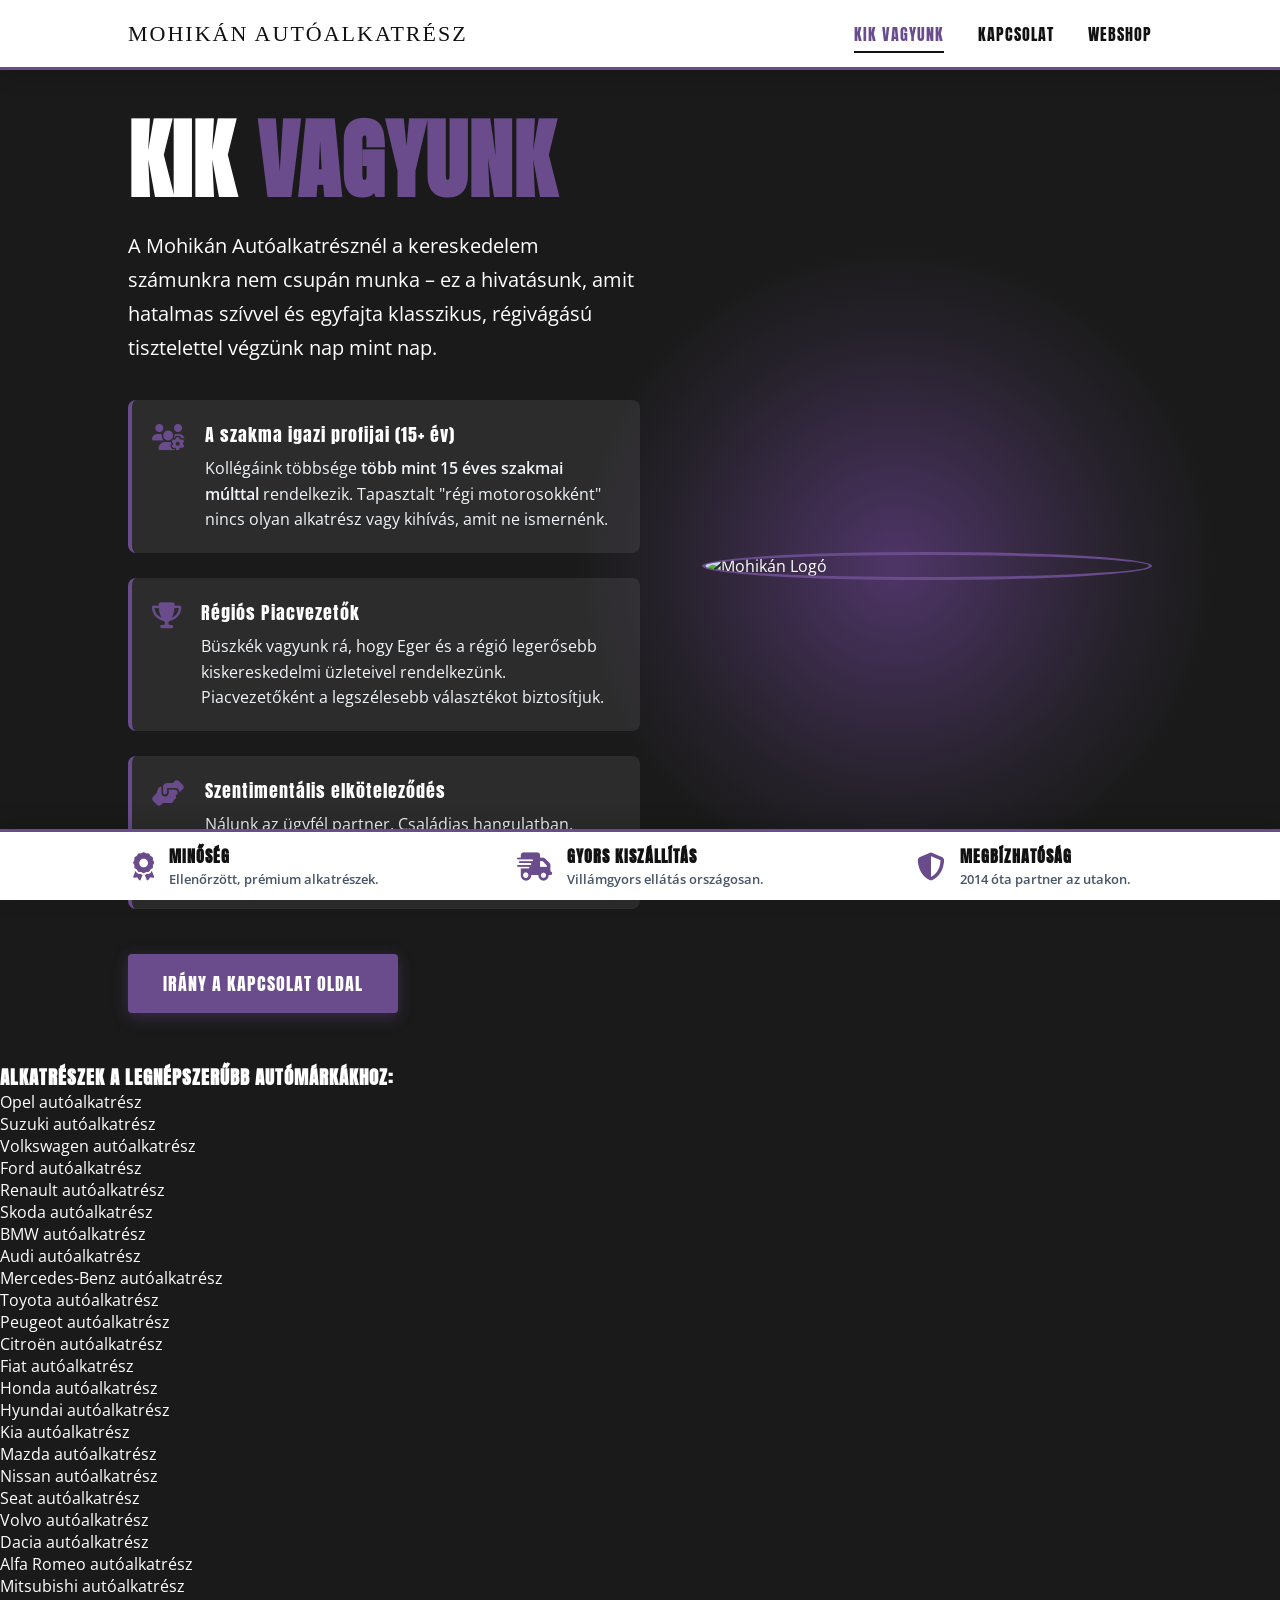
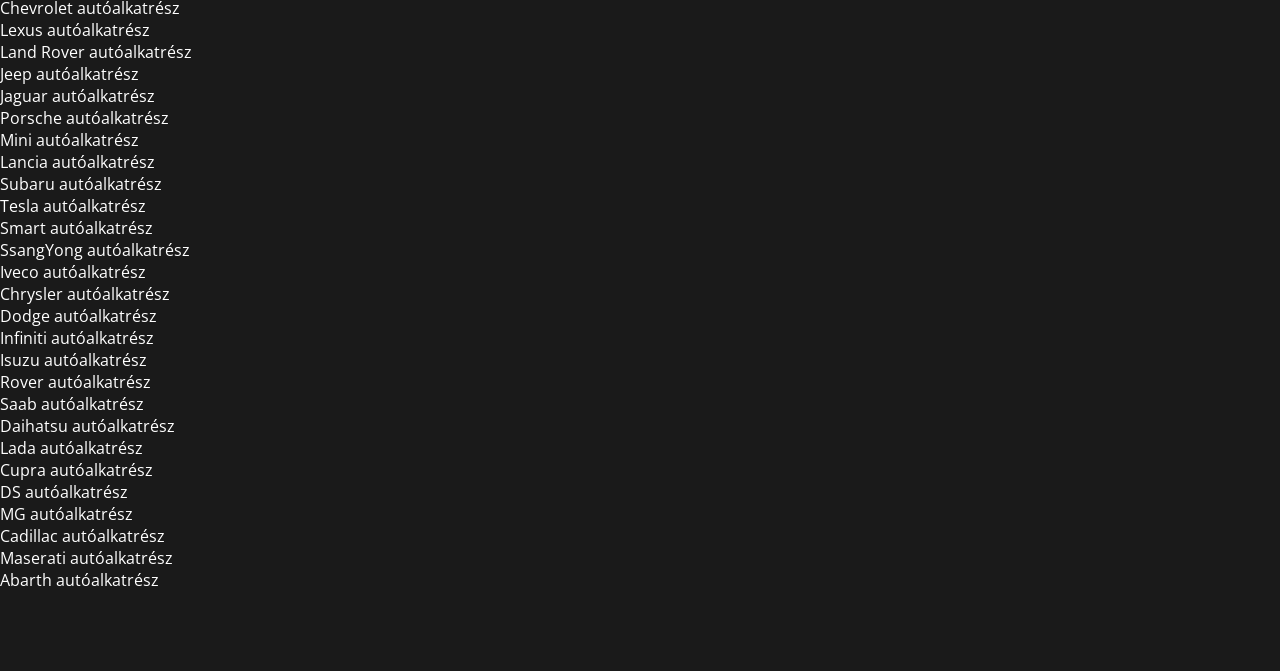
==== commit 0457b7d6: "Update index.html" ====
--- a/index.html
+++ b/index.html
@@ -64,6 +64,62 @@
         </div>
     </main>
 
+    <section class="seo-brands-container">
+        <h3>Alkatrészek a legnépszerűbb autómárkákhoz:</h3>
+        <ul class="seo-brands-list">
+            <li>Opel autóalkatrész</li>
+            <li>Suzuki autóalkatrész</li>
+            <li>Volkswagen autóalkatrész</li>
+            <li>Ford autóalkatrész</li>
+            <li>Renault autóalkatrész</li>
+            <li>Skoda autóalkatrész</li>
+            <li>BMW autóalkatrész</li>
+            <li>Audi autóalkatrész</li>
+            <li>Mercedes-Benz autóalkatrész</li>
+            <li>Toyota autóalkatrész</li>
+            <li>Peugeot autóalkatrész</li>
+            <li>Citroën autóalkatrész</li>
+            <li>Fiat autóalkatrész</li>
+            <li>Honda autóalkatrész</li>
+            <li>Hyundai autóalkatrész</li>
+            <li>Kia autóalkatrész</li>
+            <li>Mazda autóalkatrész</li>
+            <li>Nissan autóalkatrész</li>
+            <li>Seat autóalkatrész</li>
+            <li>Volvo autóalkatrész</li>
+            <li>Dacia autóalkatrész</li>
+            <li>Alfa Romeo autóalkatrész</li>
+            <li>Mitsubishi autóalkatrész</li>
+            <li>Chevrolet autóalkatrész</li>
+            <li>Lexus autóalkatrész</li>
+            <li>Land Rover autóalkatrész</li>
+            <li>Jeep autóalkatrész</li>
+            <li>Jaguar autóalkatrész</li>
+            <li>Porsche autóalkatrész</li>
+            <li>Mini autóalkatrész</li>
+            <li>Lancia autóalkatrész</li>
+            <li>Subaru autóalkatrész</li>
+            <li>Tesla autóalkatrész</li>
+            <li>Smart autóalkatrész</li>
+            <li>SsangYong autóalkatrész</li>
+            <li>Iveco autóalkatrész</li>
+            <li>Chrysler autóalkatrész</li>
+            <li>Dodge autóalkatrész</li>
+            <li>Infiniti autóalkatrész</li>
+            <li>Isuzu autóalkatrész</li>
+            <li>Rover autóalkatrész</li>
+            <li>Saab autóalkatrész</li>
+            <li>Daihatsu autóalkatrész</li>
+            <li>Lada autóalkatrész</li>
+            <li>Cupra autóalkatrész</li>
+            <li>DS autóalkatrész</li>
+            <li>MG autóalkatrész</li>
+            <li>Cadillac autóalkatrész</li>
+            <li>Maserati autóalkatrész</li>
+            <li>Abarth autóalkatrész</li>
+        </ul>
+    </section>
+
     <footer class="quality-banner">
         <div class="quality-item">
             <div class="banner-icon"><i class="fa-solid fa-award"></i></div>
--- a/styles.css
+++ b/styles.css
@@ -7,53 +7,53 @@
     box-sizing: border-box;
 }
 
-h1, h2, h3, h4, .header-logo, nav a {
+h1, h2, h3, h4, nav a {
     font-family: 'Anton', sans-serif;
     text-transform: uppercase;
     letter-spacing: 1px;
 }
 
-/* Általános (bekezdés) szövegekre vékonyabb vastagságot használunk (400) */
 body {
     font-family: 'Open Sans', sans-serif;
     font-weight: 400;
     min-height: 100vh;
     display: flex;
     flex-direction: column; 
-    padding-top: 90px; 
+    padding-top: 70px; 
     padding-bottom: 80px; 
 }
 
-/* Kiemelt szövegek (félkövér) finomítása (700-ról 600-ra) */
 strong {
     font-weight: 600; 
 }
 
-/* --- RÖGZÍTETT FEHÉR FEJLÉC --- */
+/* --- VÉKONY RÖGZÍTETT FEHÉR FEJLÉC --- */
 header {
     position: fixed;
     top: 0;
     left: 0;
     width: 100%;
-    height: 90px;
-    background-color: #ffffff; /* Mostantól minden oldalon fehér! */
+    height: 70px;
+    background-color: #ffffff; 
     display: flex;
     justify-content: space-between;
     align-items: center;
     padding: 0 10%;
     z-index: 1000;
-    box-shadow: 0 5px 20px rgba(0,0,0,0.15); /* Finom lefelé vetülő árnyék */
-    border-bottom: 3px solid #6a4c8c; /* Vagány lila elválasztó sáv */
+    box-shadow: 0 5px 20px rgba(0,0,0,0.15);
+    border-bottom: 3px solid #6a4c8c;
 }
 
 .header-logo {
-    font-size: 24px;
-    color: #111111; /* Sötét betűszín a fehér hátteren */
+    font-family: 'Alfa Slab One', serif;
+    font-size: 22px; 
+    color: #111111; 
+    letter-spacing: 2px;
 }
 
 nav a {
     text-decoration: none;
-    color: #111111; /* Sötét menüszín */
+    color: #111111; 
     margin-left: 30px;
     font-size: 16px;
     padding-bottom: 5px;
@@ -61,16 +61,16 @@
 }
 
 nav a:hover {
-    color: #6a4c8c; /* Lila hover */
+    color: #6a4c8c; 
 }
 
 nav a.active {
-    border-bottom: 2px solid #111111; /* Aláhúzás az aktív menünek */
+    border-bottom: 2px solid #111111; 
     color: #6a4c8c;
 }
 
 /* =========================================
-   1. SÖTÉT TÉMA (KIK VAGYUNK)
+   1. SÖTÉT TÉMA (KIK VAGYUNK & WEBSHOP ALAPOK)
    ========================================= */
 body.dark-theme {
     background-color: #1a1a1a; 
@@ -84,6 +84,8 @@
     align-items: center;
     padding: 50px 10%;
     flex-grow: 1;
+    position: relative;
+    z-index: 5;
 }
 
 .content-left {
@@ -101,13 +103,12 @@
     color: #6a4c8c;
 }
 
-/* Intro szöveg finomítva: levettük róla a "bold" vastagságot */
 .intro-text {
     font-size: 1.25rem;
     line-height: 1.7;
     margin-bottom: 35px;
     color: #ffffff; 
-    font-weight: 400; /* Vékonyabb, könnyen olvasható */
+    font-weight: 400; 
 }
 
 .about-list {
@@ -137,7 +138,6 @@
     margin-top: 5px;
 }
 
-/* Listák címei */
 .list-title {
     display: block;
     font-size: 1.15rem;
@@ -174,7 +174,7 @@
     box-shadow: 0 8px 20px rgba(106, 76, 140, 0.6);
 }
 
-/* --- LOGÓ EFFEKTEK --- */
+/* --- LOGÓ & GOMB EFFEKTEK --- */
 .content-right {
     flex: 1;
     display: flex;
@@ -228,6 +228,7 @@
    ========================================= */
 body.light-theme {
     background-color: #f8fafc;
+    background-image: url('https://www.transparenttextures.com/patterns/textured-paper.png');
     color: #0f172a;
     position: relative;
     overflow-x: hidden; 
@@ -235,10 +236,11 @@
 
 .bg-graphic {
     position: fixed;
-    right: -100px; 
-    bottom: 15%;
-    height: 75vh;
-    opacity: 0.05; 
+    top: 50%;
+    left: 50%;
+    transform: translate(-50%, -50%); 
+    height: 70vh;
+    opacity: 0.04; 
     filter: grayscale(100%); 
     z-index: 0;
     pointer-events: none;
@@ -254,7 +256,9 @@
 }
 
 .page-title {
-    font-size: 4rem;
+    font-size: 3.5rem; 
+    font-weight: 400; 
+    letter-spacing: 3px;
     margin-bottom: 50px;
     text-align: center;
     position: relative;
@@ -327,7 +331,7 @@
 }
 
 .location-card .address {
-    font-weight: 600; /* 700-ról finomítva 600-ra */
+    font-weight: 600; 
     margin-bottom: 25px;
     color: #475569;
     font-size: 1.05rem;
@@ -347,14 +351,14 @@
     font-size: 0.8rem;
     color: #94a3b8;
     text-transform: uppercase;
-    font-weight: 600; /* Finomítva */
+    font-weight: 600; 
     margin-bottom: 5px;
 }
 
 .contact-detail a {
     color: #0f172a;
     text-decoration: none;
-    font-weight: 600; /* Finomítva */
+    font-weight: 600; 
     font-size: 1.15rem;
     transition: color 0.2s;
 }
@@ -377,7 +381,7 @@
 
 .closed-tag {
     color: #ef4444;
-    font-weight: 600; /* Finomítva */
+    font-weight: 600; 
 }
 
 .map-btn {
@@ -469,6 +473,63 @@
     font-weight: 600;
 }
 
+/* =========================================
+   4. ÚJ: WEBSHOP OLDAL SPECIFIKUS STÍLUSOK
+   ========================================= */
+body.webshop-page {
+    /* Ütős autós/alkatrészes motorblokk háttérkép erős sötétítéssel */
+    background-image: 
+        linear-gradient(rgba(17, 17, 17, 0.85), rgba(17, 17, 17, 0.95)),
+        url('https://images.unsplash.com/photo-1619642751034-765dfdf7c58e?auto=format&fit=crop&w=1920&q=80');
+    background-size: cover;
+    background-position: center;
+    background-attachment: fixed;
+}
+
+/* A hatalmas, kerek Webshop gomb, amely ugyanúgy pulzál */
+.pulse-shop-btn {
+    display: flex;
+    flex-direction: column;
+    align-items: center;
+    justify-content: center;
+    width: 350px;
+    height: 350px;
+    background-color: #1a1a1a;
+    border: 5px solid #6a4c8c;
+    border-radius: 50%;
+    color: #ffffff;
+    text-decoration: none;
+    position: relative;
+    z-index: 2;
+    animation: floatIntense 4s ease-in-out infinite; /* Ugyanaz a brutál effekt */
+    transition: all 0.3s ease;
+}
+
+.pulse-shop-btn i {
+    font-size: 70px;
+    color: #6a4c8c;
+    margin-bottom: 15px;
+    transition: transform 0.3s ease;
+}
+
+.pulse-shop-btn span {
+    font-family: 'Anton', sans-serif;
+    font-size: 2rem;
+    letter-spacing: 2px;
+    text-align: center;
+    line-height: 1.2;
+}
+
+/* Hover effekt a gombra (színcsere és ikon nagyítás) */
+.pulse-shop-btn:hover {
+    background-color: #6a4c8c;
+}
+
+.pulse-shop-btn:hover i {
+    color: #ffffff;
+    transform: scale(1.1);
+}
+
 /* --- Kisebb kijelzőkre (mobil) optimalizálás --- */
 @media (max-width: 950px) {
     .locations-wrapper {
@@ -492,6 +553,13 @@
     .content-right {
         justify-content: center;
     }
+    .pulse-shop-btn {
+        width: 300px;
+        height: 300px;
+    }
+    .pulse-shop-btn span {
+        font-size: 1.6rem;
+    }
     
     .quality-banner {
         padding: 10px 2%;
@@ -514,3 +582,19 @@
         font-size: 0.75rem;
     }
 }
+
+@media (max-width: 768px) {
+    header {
+        flex-direction: column;
+        gap: 10px;
+        height: auto;
+        padding: 10px 5%;
+    }
+    body {
+        padding-top: 100px; 
+    }
+    nav a {
+        margin: 0 10px;
+        font-size: 14px;
+    }
+}
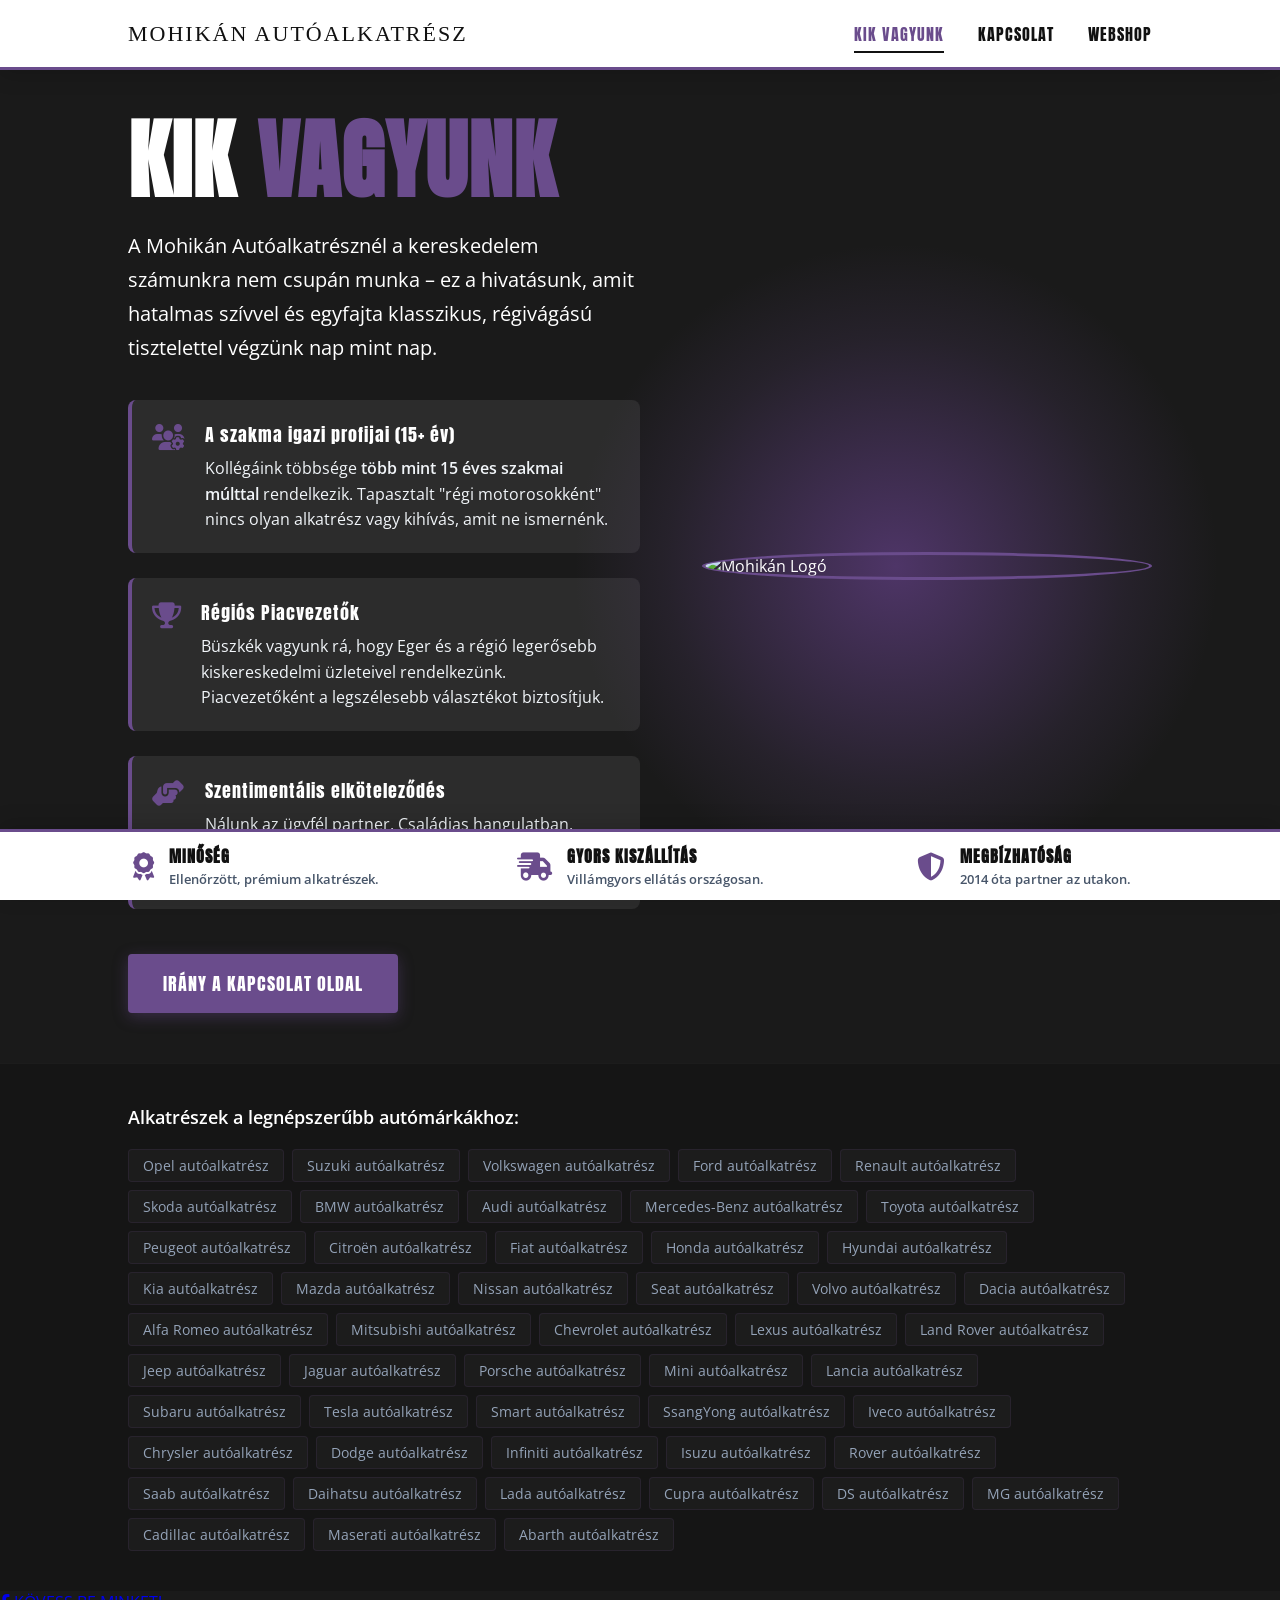
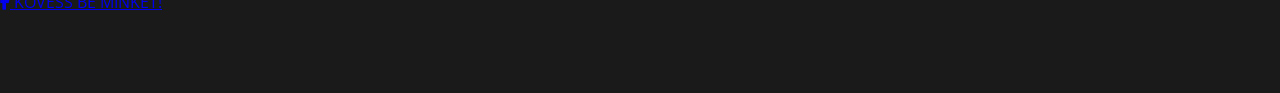
==== commit e8f99e83: "Update index.html" ====
--- a/index.html
+++ b/index.html
@@ -120,6 +120,11 @@
         </ul>
     </section>
 
+    <a href="https://www.facebook.com/IDE_IRD_A_FACEBOOK_OLDALAD_NEVET" target="_blank" class="floating-fb-btn">
+        <i class="fa-brands fa-facebook-f"></i>
+        <span class="fb-text">KÖVESS BE MINKET!</span>
+    </a>
+
     <footer class="quality-banner">
         <div class="quality-item">
             <div class="banner-icon"><i class="fa-solid fa-award"></i></div>
--- a/styles.css
+++ b/styles.css
@@ -223,6 +223,52 @@
     }
 }
 
+/* --- ÚJ: SÖTÉT JELLEGŰ SEO MÁRKASZEKCIÓ FORMÁZÁSA --- */
+.seo-brands-container {
+    padding: 40px 10%;
+    background-color: #151515; /* Nagyon finom sötét kontraszt háttér */
+    border-top: 1px solid rgba(255, 255, 255, 0.03);
+    width: 100%;
+    position: relative;
+    z-index: 5;
+}
+
+.seo-brands-container h3 {
+    font-family: 'Open Sans', sans-serif;
+    font-size: 1.15rem;
+    color: #ffffff;
+    margin-bottom: 20px;
+    font-weight: 600;
+    text-transform: none; /* Letisztult kisbetűs írásmód */
+    letter-spacing: 0;
+}
+
+.seo-brands-list {
+    list-style: none;
+    display: flex;
+    flex-wrap: wrap;
+    gap: 8px;
+}
+
+.seo-brands-list li {
+    background-color: rgba(255, 255, 255, 0.03);
+    border: 1px solid rgba(106, 76, 140, 0.15);
+    padding: 6px 14px;
+    border-radius: 4px;
+    font-size: 0.85rem;
+    color: #94a3b8; /* Finomabb szürke szövegszín */
+    transition: all 0.3s ease;
+    cursor: default;
+}
+
+/* Hover effekt: finom lila felvillanás és betű kivilágosodás */
+.seo-brands-list li:hover {
+    background-color: rgba(106, 76, 140, 0.2);
+    color: #ffffff;
+    border-color: #6a4c8c;
+    transform: translateY(-2px);
+}
+
 /* =========================================
    2. VILÁGOS TÉMA (KAPCSOLAT)
    ========================================= */
@@ -474,10 +520,9 @@
 }
 
 /* =========================================
-   4. ÚJ: WEBSHOP OLDAL SPECIFIKUS STÍLUSOK
+   4. WEBSHOP OLDAL SPECIFIKUS STÍLUSOK
    ========================================= */
 body.webshop-page {
-    /* Ütős autós/alkatrészes motorblokk háttérkép erős sötétítéssel */
     background-image: 
         linear-gradient(rgba(17, 17, 17, 0.85), rgba(17, 17, 17, 0.95)),
         url('https://images.unsplash.com/photo-1619642751034-765dfdf7c58e?auto=format&fit=crop&w=1920&q=80');
@@ -486,7 +531,6 @@
     background-attachment: fixed;
 }
 
-/* A hatalmas, kerek Webshop gomb, amely ugyanúgy pulzál */
 .pulse-shop-btn {
     display: flex;
     flex-direction: column;
@@ -501,7 +545,7 @@
     text-decoration: none;
     position: relative;
     z-index: 2;
-    animation: floatIntense 4s ease-in-out infinite; /* Ugyanaz a brutál effekt */
+    animation: floatIntense 4s ease-in-out infinite; 
     transition: all 0.3s ease;
 }
 
@@ -520,7 +564,6 @@
     line-height: 1.2;
 }
 
-/* Hover effekt a gombra (színcsere és ikon nagyítás) */
 .pulse-shop-btn:hover {
     background-color: #6a4c8c;
 }
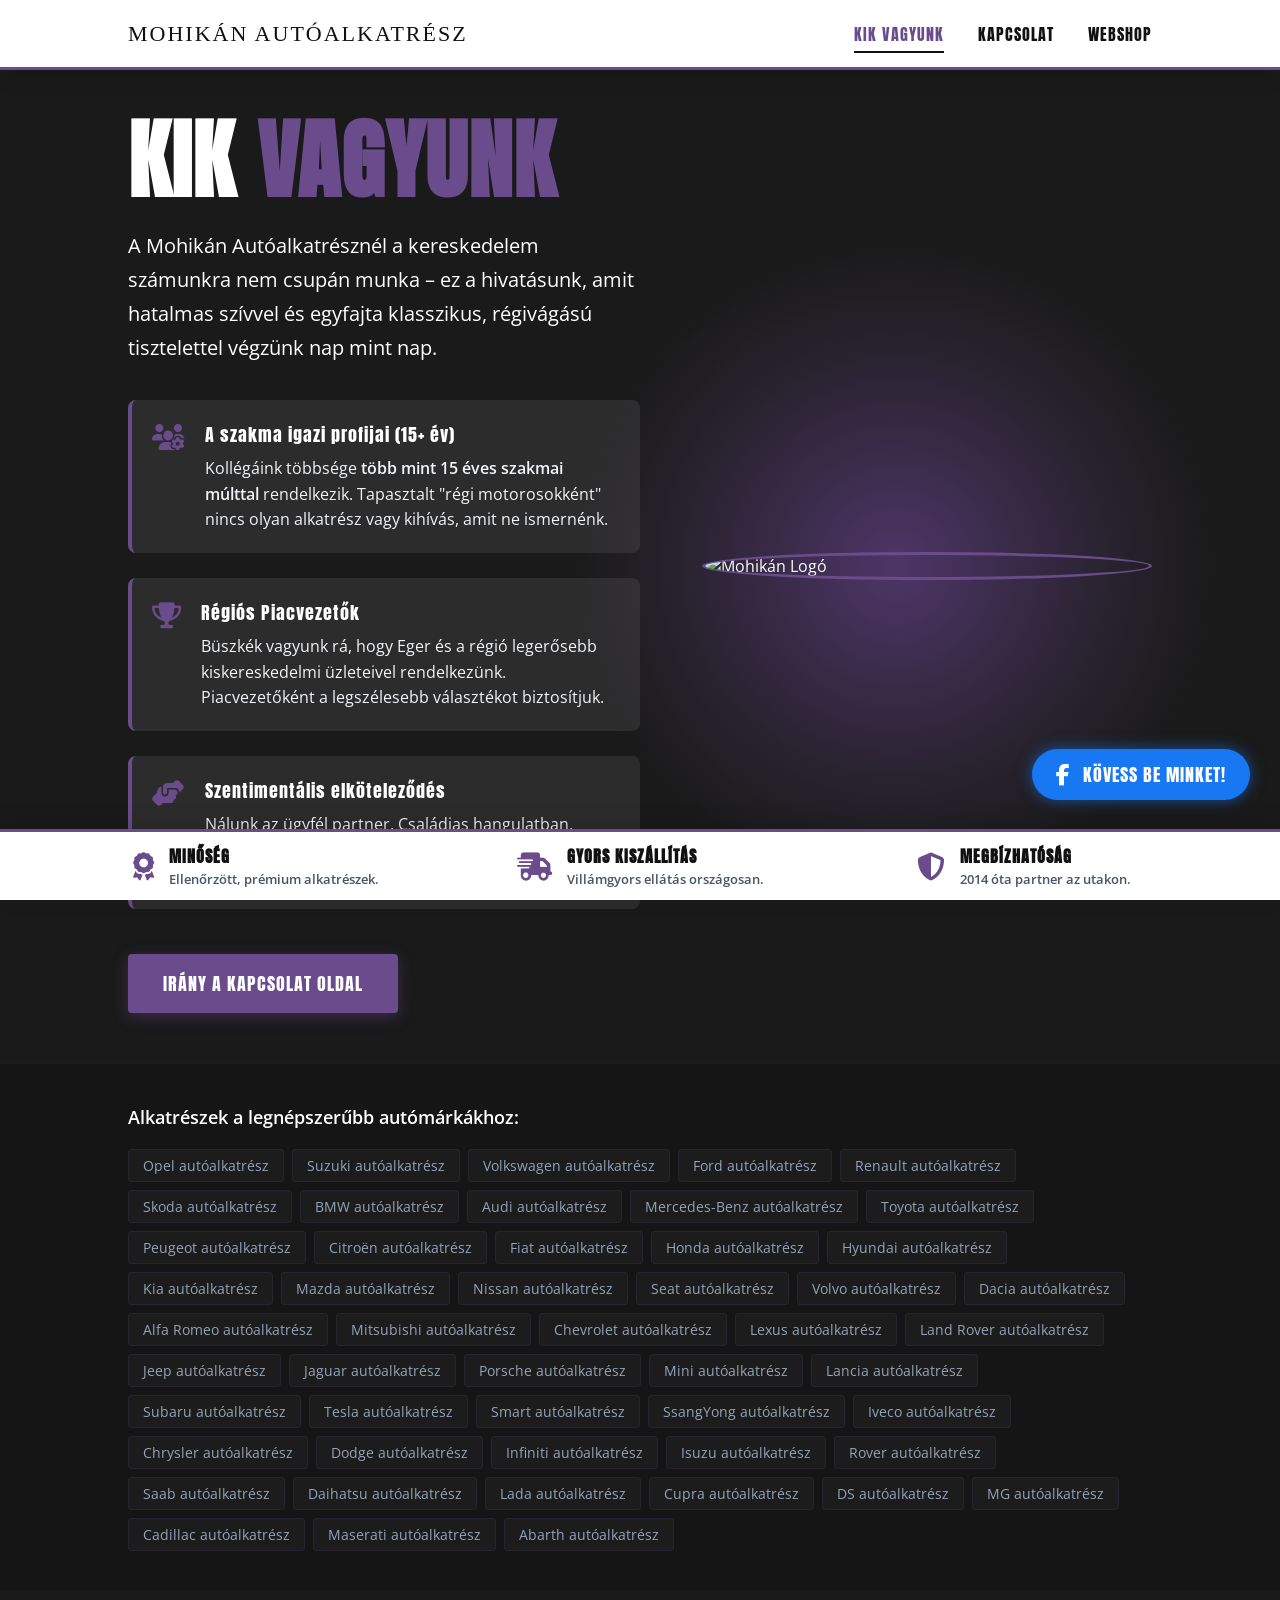
==== commit becdf83b: "Update index.html" ====
--- a/index.html
+++ b/index.html
@@ -120,7 +120,7 @@
         </ul>
     </section>
 
-    <a href="https://www.facebook.com/IDE_IRD_A_FACEBOOK_OLDALAD_NEVET" target="_blank" class="floating-fb-btn">
+    <a href="https://www.facebook.com/mohikanauto?locale=hu_HU" target="_blank" class="floating-fb-btn">
         <i class="fa-brands fa-facebook-f"></i>
         <span class="fb-text">KÖVESS BE MINKET!</span>
     </a>
--- a/styles.css
+++ b/styles.css
@@ -174,7 +174,7 @@
     box-shadow: 0 8px 20px rgba(106, 76, 140, 0.6);
 }
 
-/* --- LOGÓ & GOMB EFFEKTEK --- */
+/* --- LOGÓ EFFEKTEK --- */
 .content-right {
     flex: 1;
     display: flex;
@@ -223,10 +223,10 @@
     }
 }
 
-/* --- ÚJ: SÖTÉT JELLEGŰ SEO MÁRKASZEKCIÓ FORMÁZÁSA --- */
+/* --- SEO MÁRKASZEKCIÓ FORMÁZÁSA --- */
 .seo-brands-container {
     padding: 40px 10%;
-    background-color: #151515; /* Nagyon finom sötét kontraszt háttér */
+    background-color: #151515; 
     border-top: 1px solid rgba(255, 255, 255, 0.03);
     width: 100%;
     position: relative;
@@ -239,7 +239,7 @@
     color: #ffffff;
     margin-bottom: 20px;
     font-weight: 600;
-    text-transform: none; /* Letisztult kisbetűs írásmód */
+    text-transform: none; 
     letter-spacing: 0;
 }
 
@@ -256,12 +256,11 @@
     padding: 6px 14px;
     border-radius: 4px;
     font-size: 0.85rem;
-    color: #94a3b8; /* Finomabb szürke szövegszín */
+    color: #94a3b8; 
     transition: all 0.3s ease;
     cursor: default;
 }
 
-/* Hover effekt: finom lila felvillanás és betű kivilágosodás */
 .seo-brands-list li:hover {
     background-color: rgba(106, 76, 140, 0.2);
     color: #ffffff;
@@ -573,6 +572,48 @@
     transform: scale(1.1);
 }
 
+/* =========================================
+   5. LEBEGŐ FACEBOOK GOMB
+   ========================================= */
+.floating-fb-btn {
+    position: fixed;
+    bottom: 100px; 
+    right: 30px;
+    background-color: #1877F2; 
+    color: #ffffff;
+    display: flex;
+    align-items: center;
+    gap: 12px;
+    padding: 12px 24px;
+    border-radius: 50px; 
+    text-decoration: none;
+    font-family: 'Anton', sans-serif;
+    font-size: 1.1rem;
+    letter-spacing: 1px;
+    z-index: 999;
+    box-shadow: 0 0 15px rgba(24, 119, 242, 0.6);
+    animation: pulseFb 2s infinite;
+    transition: transform 0.3s ease, background-color 0.3s ease;
+}
+
+.floating-fb-btn i {
+    font-size: 22px;
+}
+
+.floating-fb-btn:hover {
+    background-color: #166fe5;
+    color: #ffffff;
+    transform: scale(1.05) translateY(-5px);
+    animation: none; 
+    box-shadow: 0 10px 25px rgba(24, 119, 242, 0.8);
+}
+
+@keyframes pulseFb {
+    0% { box-shadow: 0 0 0 0 rgba(24, 119, 242, 0.7); }
+    70% { box-shadow: 0 0 0 15px rgba(24, 119, 242, 0); }
+    100% { box-shadow: 0 0 0 0 rgba(24, 119, 242, 0); }
+}
+
 /* --- Kisebb kijelzőkre (mobil) optimalizálás --- */
 @media (max-width: 950px) {
     .locations-wrapper {
@@ -640,4 +681,16 @@
         margin: 0 10px;
         font-size: 14px;
     }
-}
+    .floating-fb-btn {
+        bottom: 90px;
+        right: 15px;
+        padding: 12px 16px;
+        border-radius: 50%; 
+    }
+    .floating-fb-btn .fb-text {
+        display: none; 
+    }
+    .floating-fb-btn i {
+        margin: 0;
+    }
+}
